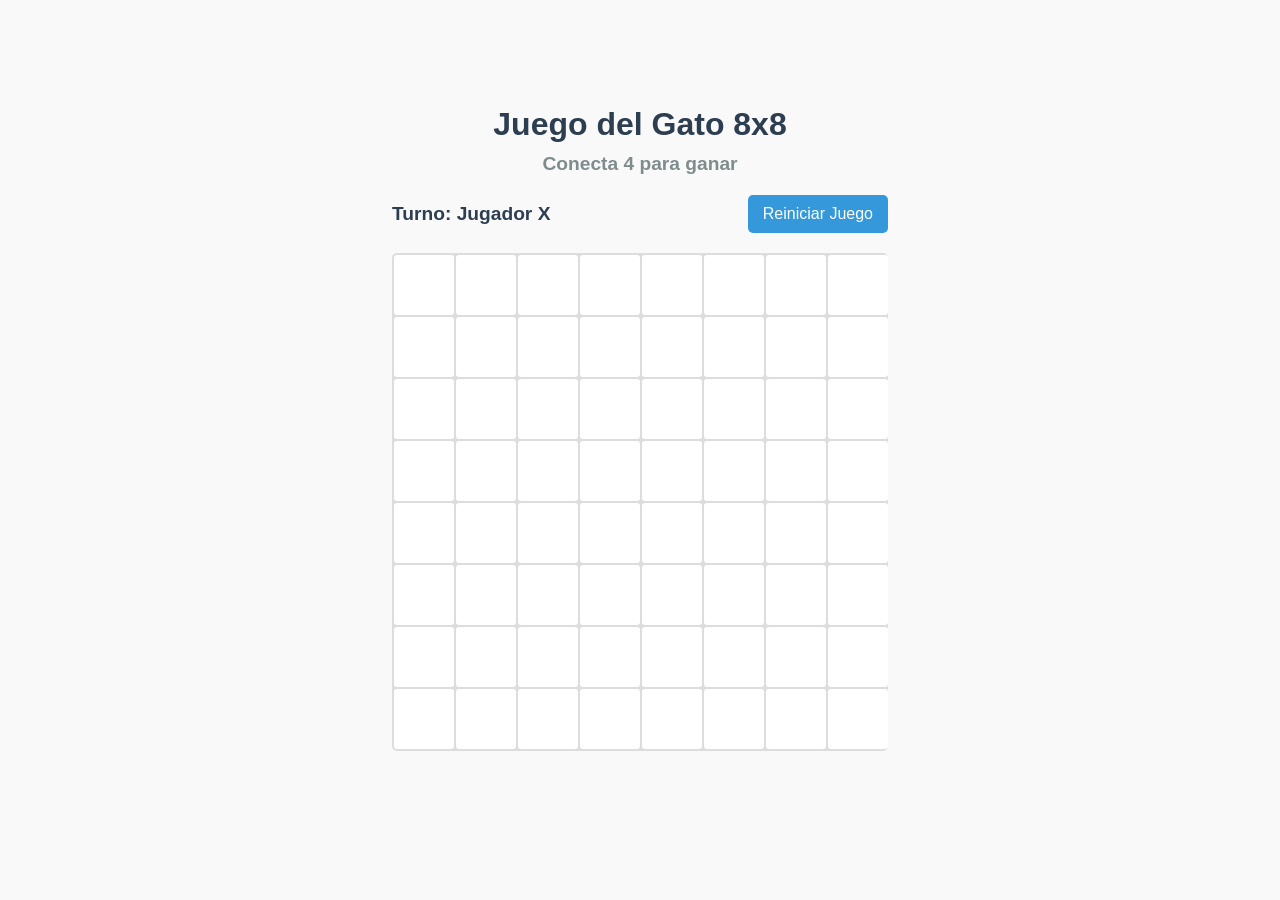
==== index.html @ 727e4195 "Implementación inicial del juego de Gato 8x8 con condición de victoria de 4 en línea - Estructura HT" ====
<!DOCTYPE html>
<html lang="es">
<head>
    <meta charset="UTF-8">
    <meta name="viewport" content="width=device-width, initial-scale=1.0">
    <title>Juego del Gato 8x8</title>
    <link rel="stylesheet" href="css/styles.css">
</head>
<body>
    <div class="container">
        <h1>Juego del Gato 8x8</h1>
        <h2>Conecta 4 para ganar</h2>
        
        <div class="game-info">
            <div id="player-turn" class="player-turn">Turno: Jugador X</div>
            <button id="reset-button" class="reset-button">Reiniciar Juego</button>
        </div>
        
        <div id="game-board" class="game-board"></div>
        
        <div id="game-result" class="game-result"></div>
    </div>
    
    <script src="js/game.js"></script>
</body>
</html>
---- css/styles.css ----
:root {
    --cell-size: 60px;
    --mark-size: calc(var(--cell-size) * 0.8);
    --primary-color: #3498db;
    --secondary-color: #e74c3c;
    --background-color: #f9f9f9;
    --border-color: #ddd;
}

* {
    box-sizing: border-box;
    margin: 0;
    padding: 0;
}

body {
    font-family: 'Arial', sans-serif;
    display: flex;
    justify-content: center;
    align-items: center;
    min-height: 100vh;
    background-color: var(--background-color);
    color: #333;
}

.container {
    text-align: center;
    margin: 20px;
}

h1 {
    color: #2c3e50;
    margin-bottom: 10px;
}

h2 {
    color: #7f8c8d;
    margin-bottom: 20px;
    font-size: 1.2rem;
}

.game-info {
    display: flex;
    justify-content: space-between;
    align-items: center;
    margin-bottom: 20px;
}

.player-turn {
    font-size: 1.2rem;
    font-weight: bold;
    color: #2c3e50;
}

.reset-button {
    background-color: #3498db;
    color: white;
    border: none;
    padding: 10px 15px;
    font-size: 1rem;
    cursor: pointer;
    border-radius: 5px;
    transition: background-color 0.3s;
}

.reset-button:hover {
    background-color: #2980b9;
}

.game-board {
    display: grid;
    grid-template-columns: repeat(8, var(--cell-size));
    grid-template-rows: repeat(8, var(--cell-size));
    gap: 2px;
    margin: 0 auto;
    max-width: calc(8 * var(--cell-size) + 16px);
    background-color: var(--border-color);
    padding: 2px;
    border-radius: 5px;
}

.cell {
    width: var(--cell-size);
    height: var(--cell-size);
    background-color: white;
    display: flex;
    justify-content: center;
    align-items: center;
    cursor: pointer;
    position: relative;
    border-radius: 3px;
}

.cell:hover {
    background-color: #f0f0f0;
}

.cell.x::before,
.cell.x::after {
    content: '';
    position: absolute;
    width: calc(var(--mark-size) * 0.15);
    height: var(--mark-size);
    background-color: var(--primary-color);
    border-radius: 2px;
}

.cell.x::before {
    transform: rotate(45deg);
}

.cell.x::after {
    transform: rotate(-45deg);
}

.cell.o::before {
    content: '';
    position: absolute;
    width: var(--mark-size);
    height: var(--mark-size);
    background-color: transparent;
    border-radius: 50%;
    border: calc(var(--mark-size) * 0.15) solid var(--secondary-color);
}

.game-result {
    margin-top: 20px;
    font-size: 1.5rem;
    font-weight: bold;
    color: #2c3e50;
    height: 1.5rem;
}

/* Responsive adjustments */
@media (max-width: 600px) {
    :root {
        --cell-size: 40px;
    }
    
    h1 {
        font-size: 1.5rem;
    }
    
    h2 {
        font-size: 1rem;
    }
    
    .player-turn {
        font-size: 1rem;
    }
    
    .reset-button {
        padding: 8px 12px;
        font-size: 0.9rem;
    }
}

@media (max-width: 400px) {
    :root {
        --cell-size: 30px;
    }
}
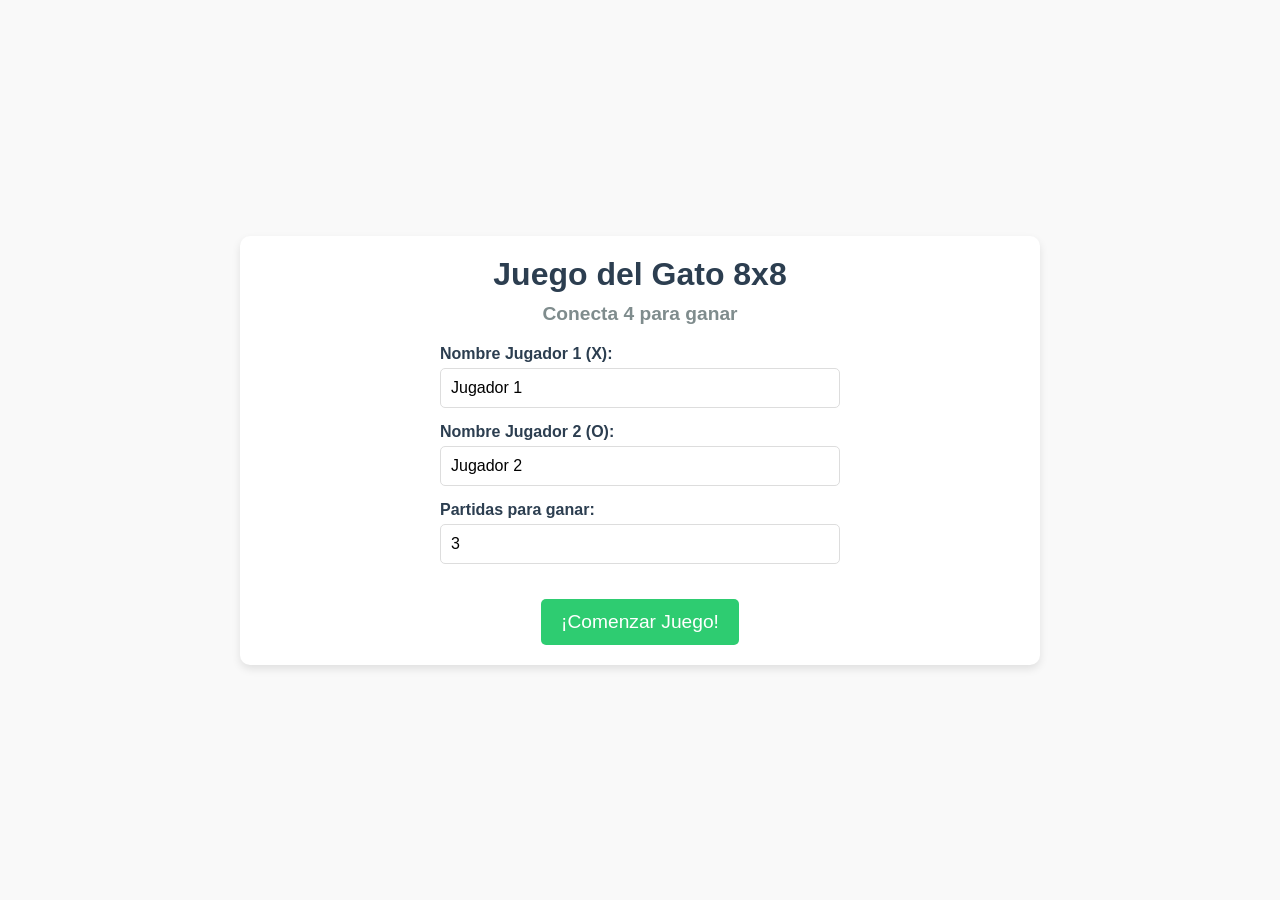
==== commit 0e5313e8: "Mejoras al juego del Gato 8x8 - Agregado contador de movimientos para cada partida - Implementado si" ====
--- a/index.html
+++ b/index.html
@@ -7,20 +7,71 @@
     <link rel="stylesheet" href="css/styles.css">
 </head>
 <body>
-    <div class="container">
+    <!-- Pantalla de configuración inicial -->
+    <div id="setup-screen" class="container setup-screen">
         <h1>Juego del Gato 8x8</h1>
         <h2>Conecta 4 para ganar</h2>
-        
+
+        <div class="setup-form">
+            <div class="form-group">
+                <label for="player1-name">Nombre Jugador 1 (X):</label>
+                <input type="text" id="player1-name" value="Jugador 1" maxlength="20">
+            </div>
+
+            <div class="form-group">
+                <label for="player2-name">Nombre Jugador 2 (O):</label>
+                <input type="text" id="player2-name" value="Jugador 2" maxlength="20">
+            </div>
+
+            <div class="form-group">
+                <label for="matches-to-win">Partidas para ganar:</label>
+                <input type="number" id="matches-to-win" min="1" max="10" value="3">
+            </div>
+
+            <button id="start-game" class="start-button">¡Comenzar Juego!</button>
+        </div>
+    </div>
+
+    <!-- Pantalla del juego -->
+    <div id="game-screen" class="container game-screen hidden">
+        <h1>Juego del Gato 8x8</h1>
+        <h2>Conecta 4 para ganar</h2>
+
+        <div class="score-board">
+            <div id="player1-score" class="player-score">
+                <span id="player1-name-display">Jugador 1</span>: <span id="player1-wins">0</span>
+            </div>
+            <div id="matches-counter" class="matches-counter">
+                Partida <span id="current-match">1</span> de <span id="total-matches">3</span>
+            </div>
+            <div id="player2-score" class="player-score">
+                <span id="player2-name-display">Jugador 2</span>: <span id="player2-wins">0</span>
+            </div>
+        </div>
+
         <div class="game-info">
-            <div id="player-turn" class="player-turn">Turno: Jugador X</div>
-            <button id="reset-button" class="reset-button">Reiniciar Juego</button>
+            <div id="move-counter" class="move-counter">Movimientos: 0</div>
+            <div id="player-turn" class="player-turn">Turno: <span id="current-player-name">Jugador 1</span> (X)</div>
+            <button id="reset-button" class="reset-button">Reiniciar Partida</button>
         </div>
-        
+
         <div id="game-board" class="game-board"></div>
-        
+
         <div id="game-result" class="game-result"></div>
     </div>
-    
+
+    <!-- Pantalla final del torneo -->
+    <div id="tournament-result" class="container tournament-result hidden">
+        <h1>¡Fin del Torneo!</h1>
+        <div id="winner-display" class="winner-display">
+            <span id="tournament-winner-name">Jugador 1</span> es el ganador!
+        </div>
+        <div id="final-score" class="final-score">
+            Resultado Final: <span id="final-score-player1">0</span> - <span id="final-score-player2">0</span>
+        </div>
+        <button id="new-tournament" class="start-button">Nuevo Torneo</button>
+    </div>
+
     <script src="js/game.js"></script>
 </body>
 </html>
--- a/css/styles.css
+++ b/css/styles.css
@@ -3,6 +3,7 @@
     --mark-size: calc(var(--cell-size) * 0.8);
     --primary-color: #3498db;
     --secondary-color: #e74c3c;
+    --success-color: #2ecc71;
     --background-color: #f9f9f9;
     --border-color: #ddd;
 }
@@ -26,6 +27,8 @@
 .container {
     text-align: center;
     margin: 20px;
+    max-width: 800px;
+    width: 100%;
 }
 
 h1 {
@@ -39,21 +42,9 @@
     font-size: 1.2rem;
 }
 
-.game-info {
-    display: flex;
-    justify-content: space-between;
-    align-items: center;
-    margin-bottom: 20px;
-}
-
-.player-turn {
-    font-size: 1.2rem;
-    font-weight: bold;
-    color: #2c3e50;
-}
-
-.reset-button {
-    background-color: #3498db;
+/* Common button styles */
+.reset-button, .start-button {
+    background-color: var(--primary-color);
     color: white;
     border: none;
     padding: 10px 15px;
@@ -63,8 +54,98 @@
     transition: background-color 0.3s;
 }
 
-.reset-button:hover {
+.reset-button:hover, .start-button:hover {
     background-color: #2980b9;
+}
+
+.start-button {
+    font-size: 1.2rem;
+    padding: 12px 20px;
+    margin-top: 20px;
+    background-color: var(--success-color);
+}
+
+.start-button:hover {
+    background-color: #27ae60;
+}
+
+/* Setup screen styles */
+.setup-screen {
+    padding: 20px;
+    background-color: white;
+    border-radius: 10px;
+    box-shadow: 0 4px 8px rgba(0, 0, 0, 0.1);
+}
+
+.setup-form {
+    max-width: 400px;
+    margin: 0 auto;
+}
+
+.form-group {
+    margin-bottom: 15px;
+    text-align: left;
+}
+
+.form-group label {
+    display: block;
+    margin-bottom: 5px;
+    font-weight: bold;
+    color: #2c3e50;
+}
+
+.form-group input {
+    width: 100%;
+    padding: 10px;
+    border: 1px solid var(--border-color);
+    border-radius: 5px;
+    font-size: 1rem;
+}
+
+/* Game screen styles */
+.game-screen {
+    padding: 20px;
+    background-color: white;
+    border-radius: 10px;
+    box-shadow: 0 4px 8px rgba(0, 0, 0, 0.1);
+}
+
+.score-board {
+    display: flex;
+    justify-content: space-between;
+    align-items: center;
+    margin-bottom: 20px;
+    padding: 10px;
+    background-color: #f5f5f5;
+    border-radius: 5px;
+}
+
+.player-score {
+    font-size: 1.2rem;
+    font-weight: bold;
+}
+
+.matches-counter {
+    font-size: 1.1rem;
+    color: #7f8c8d;
+}
+
+.game-info {
+    display: flex;
+    justify-content: space-between;
+    align-items: center;
+    margin-bottom: 20px;
+}
+
+.move-counter {
+    font-size: 1.1rem;
+    color: #2c3e50;
+}
+
+.player-turn {
+    font-size: 1.2rem;
+    font-weight: bold;
+    color: #2c3e50;
 }
 
 .game-board {
@@ -131,31 +212,66 @@
     height: 1.5rem;
 }
 
+/* Tournament result styles */
+.tournament-result {
+    padding: 30px;
+    background-color: white;
+    border-radius: 10px;
+    box-shadow: 0 4px 8px rgba(0, 0, 0, 0.1);
+}
+
+.winner-display {
+    font-size: 2rem;
+    font-weight: bold;
+    color: var(--success-color);
+    margin: 20px 0;
+}
+
+.final-score {
+    font-size: 1.5rem;
+    margin-bottom: 30px;
+}
+
+/* Utility classes */
+.hidden {
+    display: none;
+}
+
 /* Responsive adjustments */
-@media (max-width: 600px) {
+@media (max-width: 700px) {
     :root {
         --cell-size: 40px;
     }
-    
+
     h1 {
         font-size: 1.5rem;
     }
-    
+
     h2 {
         font-size: 1rem;
     }
-    
-    .player-turn {
+
+    .player-turn, .player-score {
         font-size: 1rem;
     }
-    
+
     .reset-button {
         padding: 8px 12px;
         font-size: 0.9rem;
     }
-}
-
-@media (max-width: 400px) {
+
+    .game-info {
+        flex-direction: column;
+        gap: 10px;
+    }
+
+    .score-board {
+        flex-direction: column;
+        gap: 10px;
+    }
+}
+
+@media (max-width: 480px) {
     :root {
         --cell-size: 30px;
     }
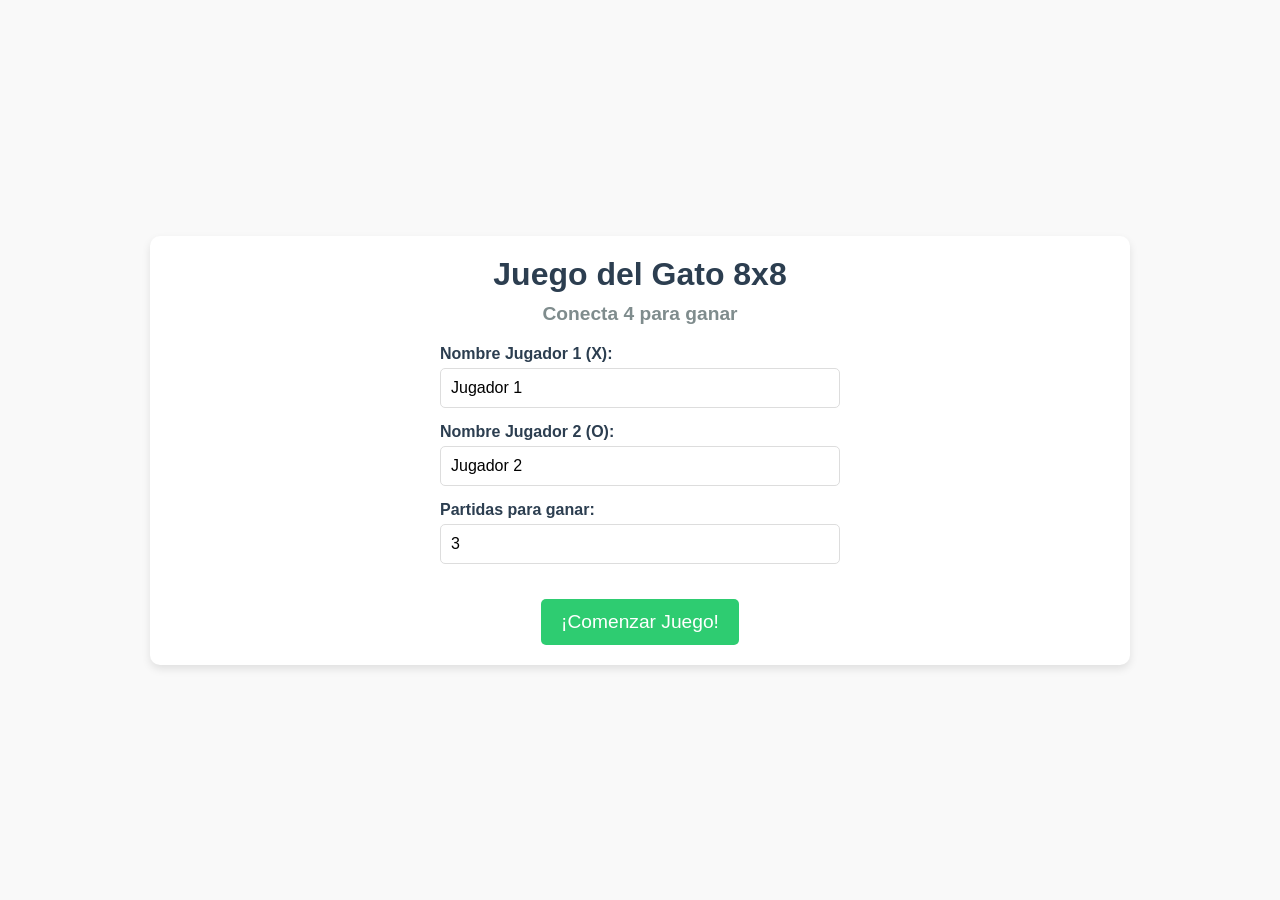
==== commit b5afab23: "Rediseño del juego con tablero más pequeño e historial en tiempo real - Modificado el tamaño del tab" ====
--- a/index.html
+++ b/index.html
@@ -49,15 +49,31 @@
             </div>
         </div>
 
-        <div class="game-info">
-            <div id="move-counter" class="move-counter">Movimientos: 0</div>
-            <div id="player-turn" class="player-turn">Turno: <span id="current-player-name">Jugador 1</span> (X)</div>
-            <button id="reset-button" class="reset-button">Reiniciar Partida</button>
+        <div class="game-layout">
+            <div class="game-column">
+                <div class="game-info">
+                    <div id="move-counter" class="move-counter">Movimientos: 0</div>
+                    <div id="player-turn" class="player-turn">Turno: <span id="current-player-name">Jugador 1</span> (X)</div>
+                    <button id="reset-button" class="reset-button">Reiniciar Partida</button>
+                </div>
+
+                <div id="game-board" class="game-board"></div>
+
+                <div id="game-result" class="game-result"></div>
+            </div>
+
+            <div class="history-column">
+                <div class="in-game-history">
+                    <h3>Historial de Juego</h3>
+                    <div id="live-history-list" class="match-history-list live-history">
+                        <!-- El historial de la partida actual se generará dinámicamente aquí -->
+                    </div>
+                    <div class="history-stats">
+                        <div>Partida actual: <span id="current-moves-count">0</span> movimientos</div>
+                    </div>
+                </div>
+            </div>
         </div>
-
-        <div id="game-board" class="game-board"></div>
-
-        <div id="game-result" class="game-result"></div>
     </div>
 
     <!-- Pantalla final del torneo -->
@@ -69,6 +85,18 @@
         <div id="final-score" class="final-score">
             Resultado Final: <span id="final-score-player1">0</span> - <span id="final-score-player2">0</span>
         </div>
+
+        <div class="match-history">
+            <h3>Historial de Partidas</h3>
+            <div id="match-history-list" class="match-history-list">
+                <!-- El historial de partidas se generará dinámicamente aquí -->
+            </div>
+            <div class="history-summary">
+                <div>Total de movimientos: <span id="total-moves">0</span></div>
+                <div>Promedio de movimientos por partida: <span id="average-moves">0</span></div>
+            </div>
+        </div>
+
         <button id="new-tournament" class="start-button">Nuevo Torneo</button>
     </div>
 
--- a/css/styles.css
+++ b/css/styles.css
@@ -1,5 +1,5 @@
 :root {
-    --cell-size: 60px;
+    --cell-size: 42px; /* Tablero más pequeño */
     --mark-size: calc(var(--cell-size) * 0.8);
     --primary-color: #3498db;
     --secondary-color: #e74c3c;
@@ -27,7 +27,7 @@
 .container {
     text-align: center;
     margin: 20px;
-    max-width: 800px;
+    max-width: 980px; /* Mayor ancho para acomodar el layout de dos columnas */
     width: 100%;
 }
 
@@ -108,6 +108,53 @@
     background-color: white;
     border-radius: 10px;
     box-shadow: 0 4px 8px rgba(0, 0, 0, 0.1);
+}
+
+/* Nuevo layout de dos columnas */
+.game-layout {
+    display: flex;
+    gap: 20px;
+    align-items: flex-start;
+    margin-top: 20px;
+}
+
+.game-column {
+    flex: 3;
+}
+
+.history-column {
+    flex: 2;
+    height: 100%;
+}
+
+.in-game-history {
+    background-color: #f5f5f5;
+    border-radius: 8px;
+    padding: 15px;
+    height: 100%;
+    text-align: left;
+}
+
+.in-game-history h3 {
+    font-size: 1.2rem;
+    color: #2c3e50;
+    margin-bottom: 15px;
+    text-align: center;
+}
+
+.live-history {
+    height: 350px;
+    overflow-y: auto;
+}
+
+.history-stats {
+    margin-top: 15px;
+    padding: 10px;
+    background-color: white;
+    border-radius: 5px;
+    border: 1px solid var(--border-color);
+    font-weight: bold;
+    text-align: center;
 }
 
 .score-board {
@@ -229,7 +276,93 @@
 
 .final-score {
     font-size: 1.5rem;
-    margin-bottom: 30px;
+    margin-bottom: 20px;
+}
+
+/* Match history styles */
+.match-history {
+    margin: 20px 0;
+    padding: 15px;
+    background-color: #f5f5f5;
+    border-radius: 8px;
+    text-align: left;
+}
+
+.match-history h3 {
+    font-size: 1.3rem;
+    color: #2c3e50;
+    margin-bottom: 15px;
+    text-align: center;
+}
+
+.match-history-list {
+    max-height: 300px;
+    overflow-y: auto;
+    margin-bottom: 15px;
+    padding: 10px;
+    background-color: white;
+    border-radius: 5px;
+    border: 1px solid var(--border-color);
+}
+
+.match-entry {
+    padding: 8px 10px;
+    margin-bottom: 8px;
+    border-radius: 4px;
+    display: flex;
+    justify-content: space-between;
+    font-size: 0.9rem;
+}
+
+.match-entry:nth-child(odd) {
+    background-color: #f0f8ff;
+}
+
+.match-entry:last-child {
+    margin-bottom: 0;
+}
+
+.match-entry.player-x-win {
+    border-left: 4px solid var(--primary-color);
+}
+
+.match-entry.player-o-win {
+    border-left: 4px solid var(--secondary-color);
+}
+
+.match-entry.draw {
+    border-left: 4px solid #95a5a6;
+}
+
+.result-entry {
+    background-color: #f5f5f5;
+    font-weight: bold;
+    text-align: center;
+    justify-content: center;
+    padding: 10px;
+    margin-top: 10px;
+    border-top: 1px dashed #ccc;
+    border-bottom: 1px dashed #ccc;
+}
+
+.no-moves-message {
+    text-align: center;
+    color: #95a5a6;
+    padding: 20px 0;
+    font-style: italic;
+}
+
+.history-summary {
+    display: flex;
+    justify-content: space-between;
+    font-size: 1.1rem;
+    font-weight: bold;
+    color: #2c3e50;
+    margin-top: 15px;
+    padding: 10px;
+    background-color: white;
+    border-radius: 5px;
+    border: 1px solid var(--border-color);
 }
 
 /* Utility classes */
@@ -238,9 +371,53 @@
 }
 
 /* Responsive adjustments */
-@media (max-width: 700px) {
+@media (max-width: 900px) {
     :root {
-        --cell-size: 40px;
+        --cell-size: 38px;
+    }
+
+    /* Optimizado para tablets */
+    .container {
+        max-width: 95%;
+    }
+
+    .game-layout {
+        gap: 15px;
+    }
+
+    .history-column {
+        flex: 1;
+    }
+
+    .game-column {
+        flex: 2;
+    }
+
+    .live-history {
+        height: 300px;
+    }
+
+    h1 {
+        font-size: 1.6rem;
+    }
+}
+
+@media (max-width: 768px) {
+    :root {
+        --cell-size: 34px;
+    }
+
+    /* Ajuste para tablets más pequeñas */
+    .game-layout {
+        flex-direction: column;
+    }
+
+    .history-column {
+        width: 100%;
+    }
+
+    .live-history {
+        height: 200px;
     }
 
     h1 {
@@ -275,4 +452,9 @@
     :root {
         --cell-size: 30px;
     }
+
+    .container {
+        margin: 10px;
+        padding: 10px;
+    }
 }
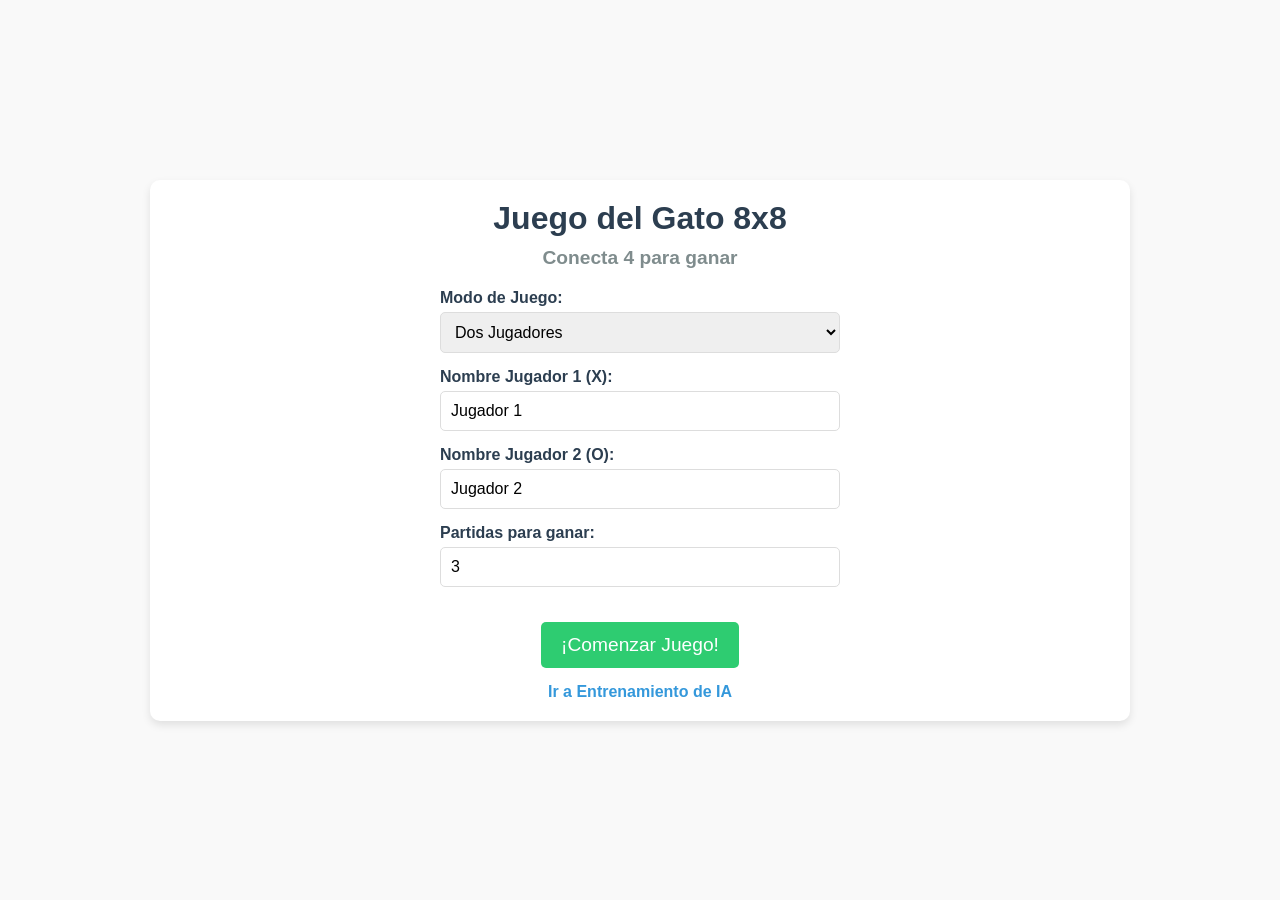
==== commit cad5f02a: "Integrar modelo de IA para jugar contra la computadora - Implementa un modelo de IA en JavaScript ba" ====
--- a/index.html
+++ b/index.html
@@ -14,6 +14,14 @@
 
         <div class="setup-form">
             <div class="form-group">
+                <label for="game-mode">Modo de Juego:</label>
+                <select id="game-mode">
+                    <option value="two-players" selected>Dos Jugadores</option>
+                    <option value="vs-ai">Jugar contra la IA</option>
+                </select>
+            </div>
+
+            <div class="form-group">
                 <label for="player1-name">Nombre Jugador 1 (X):</label>
                 <input type="text" id="player1-name" value="Jugador 1" maxlength="20">
             </div>
@@ -23,12 +31,25 @@
                 <input type="text" id="player2-name" value="Jugador 2" maxlength="20">
             </div>
 
+            <div class="form-group ai-settings" style="display: none;">
+                <label for="ai-difficulty">Dificultad de la IA:</label>
+                <select id="ai-difficulty">
+                    <option value="easy">Fácil</option>
+                    <option value="medium" selected>Media</option>
+                    <option value="hard">Difícil</option>
+                    <option value="expert">Experto</option>
+                </select>
+            </div>
+
             <div class="form-group">
                 <label for="matches-to-win">Partidas para ganar:</label>
                 <input type="number" id="matches-to-win" min="1" max="10" value="3">
             </div>
 
             <button id="start-game" class="start-button">¡Comenzar Juego!</button>
+            <div class="secondary-links">
+                <a href="training.html" class="training-link">Ir a Entrenamiento de IA</a>
+            </div>
         </div>
     </div>
 
@@ -54,10 +75,17 @@
                 <div class="game-info">
                     <div id="move-counter" class="move-counter">Movimientos: 0</div>
                     <div id="player-turn" class="player-turn">Turno: <span id="current-player-name">Jugador 1</span> (X)</div>
-                    <button id="reset-button" class="reset-button">Reiniciar Partida</button>
+                    <div class="button-group">
+                        <button id="reset-button" class="reset-button">Reiniciar Partida</button>
+                        <button id="abort-button" class="abort-button">Abortar Juego</button>
+                    </div>
                 </div>
 
-                <div id="game-board" class="game-board"></div>
+                <div class="game-board-container">
+                    <div id="column-coordinates"></div>
+                    <div id="row-coordinates"></div>
+                    <div id="game-board" class="game-board"></div>
+                </div>
 
                 <div id="game-result" class="game-result"></div>
             </div>
@@ -100,6 +128,7 @@
         <button id="new-tournament" class="start-button">Nuevo Torneo</button>
     </div>
 
+    <script src="js/ai_model.js"></script>
     <script src="js/game.js"></script>
 </body>
 </html>
--- a/css/styles.css
+++ b/css/styles.css
@@ -43,7 +43,7 @@
 }
 
 /* Common button styles */
-.reset-button, .start-button {
+.reset-button, .start-button, .abort-button {
     background-color: var(--primary-color);
     color: white;
     border: none;
@@ -58,6 +58,20 @@
     background-color: #2980b9;
 }
 
+.abort-button {
+    background-color: #e74c3c;
+}
+
+.abort-button:hover {
+    background-color: #c0392b;
+}
+
+.button-group {
+    display: flex;
+    gap: 10px;
+    justify-content: center;
+}
+
 .start-button {
     font-size: 1.2rem;
     padding: 12px 20px;
@@ -94,7 +108,8 @@
     color: #2c3e50;
 }
 
-.form-group input {
+.form-group input,
+.form-group select {
     width: 100%;
     padding: 10px;
     border: 1px solid var(--border-color);
@@ -179,8 +194,8 @@
 
 .game-info {
     display: flex;
-    justify-content: space-between;
-    align-items: center;
+    flex-direction: column;
+    gap: 15px;
     margin-bottom: 20px;
 }
 
@@ -193,6 +208,12 @@
     font-size: 1.2rem;
     font-weight: bold;
     color: #2c3e50;
+}
+
+.game-board-container {
+    position: relative;
+    margin: 0 auto;
+    padding: var(--cell-size) 0 0 var(--cell-size);
 }
 
 .game-board {
@@ -200,11 +221,31 @@
     grid-template-columns: repeat(8, var(--cell-size));
     grid-template-rows: repeat(8, var(--cell-size));
     gap: 2px;
-    margin: 0 auto;
-    max-width: calc(8 * var(--cell-size) + 16px);
     background-color: var(--border-color);
     padding: 2px;
     border-radius: 5px;
+}
+
+.board-coordinates {
+    position: absolute;
+    display: flex;
+    justify-content: center;
+    align-items: center;
+    font-weight: bold;
+    color: #2c3e50;
+    font-size: 0.9rem;
+}
+
+.column-coordinate {
+    width: var(--cell-size);
+    height: var(--cell-size);
+    top: 0;
+}
+
+.row-coordinate {
+    width: var(--cell-size);
+    height: var(--cell-size);
+    left: 0;
 }
 
 .cell {
@@ -365,6 +406,76 @@
     border: 1px solid var(--border-color);
 }
 
+/* Player stats styles */
+.player-stats-list {
+    display: flex;
+    flex-direction: column;
+    gap: 15px;
+    margin-top: 15px;
+}
+
+.player-stats {
+    background-color: white;
+    border-radius: 5px;
+    padding: 15px;
+    border-left-width: 4px;
+    border-left-style: solid;
+}
+
+.player-stats h4 {
+    margin-bottom: 10px;
+    font-size: 1.2rem;
+    color: #2c3e50;
+}
+
+.stats-grid {
+    display: grid;
+    grid-template-columns: repeat(2, 1fr);
+    gap: 10px;
+}
+
+@media (max-width: 600px) {
+    .stats-grid {
+        grid-template-columns: 1fr;
+    }
+}
+
+/* Additional elements */
+.secondary-links {
+    margin-top: 15px;
+    text-align: center;
+}
+
+.training-link {
+    color: var(--primary-color);
+    text-decoration: none;
+    font-weight: bold;
+    transition: color 0.3s;
+}
+
+.training-link:hover {
+    color: #2980b9;
+    text-decoration: underline;
+}
+
+.ai-badge {
+    background-color: #9b59b6;
+    color: white;
+    padding: 3px 6px;
+    border-radius: 4px;
+    font-size: 0.8rem;
+    margin-left: 5px;
+    font-weight: bold;
+    box-shadow: 0 1px 3px rgba(0, 0, 0, 0.2);
+    animation: ai-pulse 2s infinite;
+}
+
+@keyframes ai-pulse {
+    0% { opacity: 1; }
+    50% { opacity: 0.8; }
+    100% { opacity: 1; }
+}
+
 /* Utility classes */
 .hidden {
     display: none;
